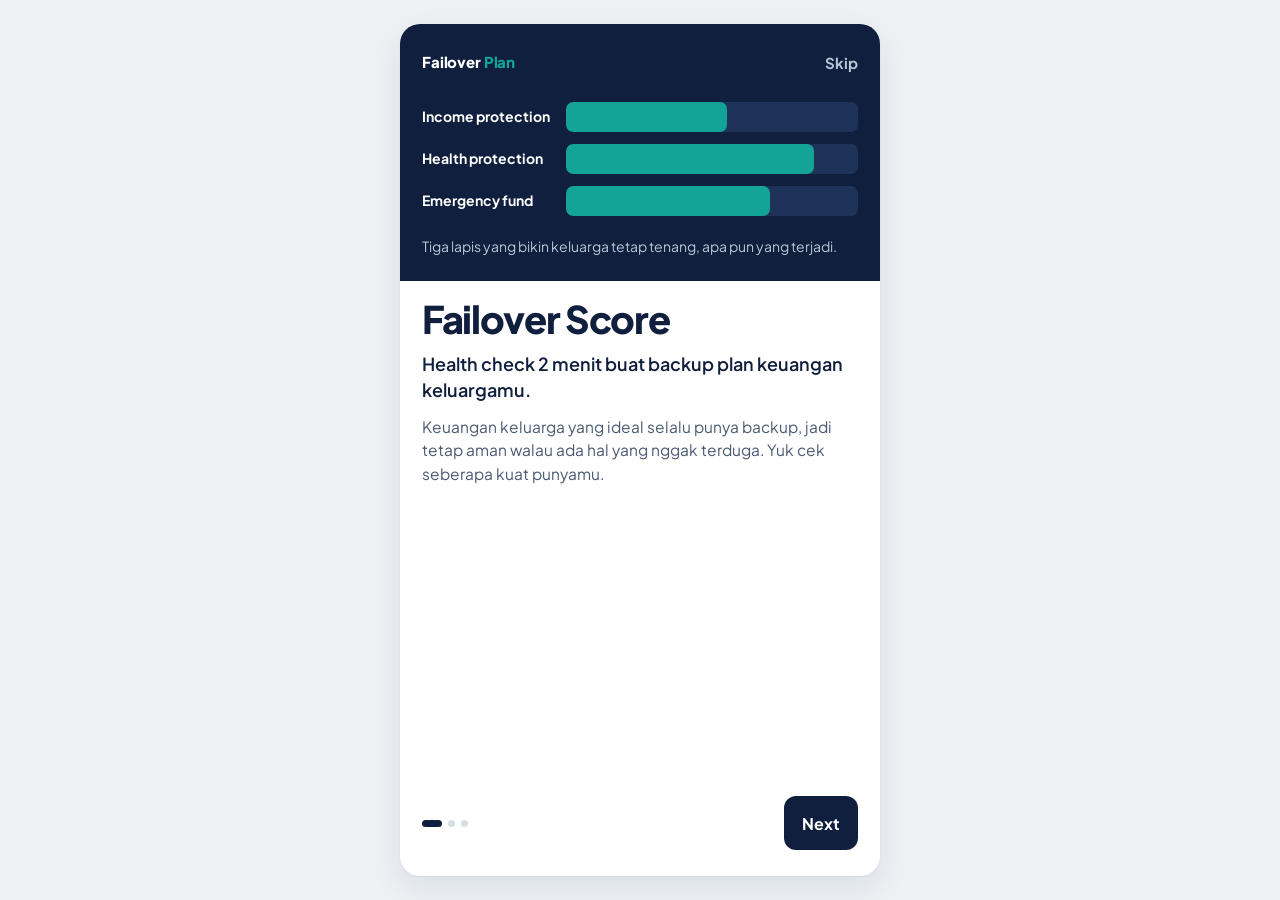
==== index.html @ 1b35a113 "Add Failover Score quiz and Lead Desk Quiz page (8 questions, three-layer result, story card, Report" ====
<!doctype html>
<html lang="id">
<head>
<meta charset="utf-8">
<meta name="viewport" content="width=device-width, initial-scale=1, viewport-fit=cover">
<title>Failover Score</title>
<meta name="description" content="Health check 2 menit buat backup plan keuangan keluargamu. Gratis, tanpa daftar.">
<meta property="og:title" content="Failover Score">
<meta property="og:description" content="Health check 2 menit buat backup plan keuangan keluargamu. Gratis, tanpa daftar.">
<meta property="og:type" content="website">
<meta name="theme-color" content="#0f1f3d">
<link rel="icon" href="favicon.svg" type="image/svg+xml">
<link rel="preconnect" href="https://fonts.googleapis.com">
<link rel="preconnect" href="https://fonts.gstatic.com" crossorigin>
<link rel="stylesheet" href="https://fonts.googleapis.com/css2?family=Plus+Jakarta+Sans:wght@400;500;600;700;800&display=swap">
<link rel="stylesheet" href="style.css">
</head>
<body>
<main id="app" class="app">
  <noscript><div class="pad"><h1 class="h1">Failover Score</h1><p class="p">Halaman ini butuh JavaScript. Aktifkan JavaScript di browser kamu, lalu buka lagi.</p></div></noscript>
</main>
<script src="config.js"></script>
<script src="score.js"></script>
<script src="app.js"></script>
</body>
</html>
---- style.css ----
/* Failover Score: tampilan halaman kuis.
   Satu tampilan terang (warna brand Failover Plan), satu font: Plus Jakarta Sans.
   Di HP tampil penuh, di laptop jadi kolom tengah selebar HP. */
:root{
  --ink:#0f1f3d; --ink-2:#4a5a72; --paper:#ffffff; --ground:#edf1f4; --tint:#f1f5f6; --rule:#dde4ea; --track:#e4ebee; --track-2:#d6e0e4;
  --teal:#14a397; --teal-deep:#0b7a72; --teal-pale:#dcf2ef; --on-teal:#06231f;
  --amber:#e39522; --amber-ink:#8a5a00; --amber-pale:#fcefd9;
  --navy-2:#1f3358; --navy-3:#2a4270; --on-navy:#ffffff; --on-navy-2:#b9c6d8; --mint:#5fd8cc; --sand:#f6c27a;
  --font:'Plus Jakarta Sans', system-ui, -apple-system, 'Segoe UI', Roboto, sans-serif;
  color-scheme:light;
}
*{box-sizing:border-box}
html{-webkit-text-size-adjust:100%}
body{margin:0; background:var(--ground); color:var(--ink); font-family:var(--font)}
.app{max-width:480px; min-height:100vh; min-height:100dvh; margin:0 auto; background:var(--paper); display:flex; flex-direction:column;
  font-size:15.5px; line-height:1.5; font-variant-numeric:tabular-nums;
  padding-top:env(safe-area-inset-top, 0px); padding-bottom:env(safe-area-inset-bottom, 0px)}
@media (min-width:560px){ body{padding:24px 16px} .app{min-height:calc(100dvh - 48px); border-radius:20px; overflow:hidden; box-shadow:0 1px 2px rgba(15,31,61,.06), 0 12px 32px rgba(15,31,61,.08)} }
.app button, .app a{font-family:inherit}
.app :focus-visible{outline:2.5px solid var(--teal); outline-offset:2px}
.app [tabindex="-1"]:focus{outline:none}

.scr{flex:1; display:flex; flex-direction:column}
.pad{padding:18px max(22px, env(safe-area-inset-right, 0px)) 26px max(22px, env(safe-area-inset-left, 0px)); display:flex; flex-direction:column; gap:22px; flex:1}
.bar{display:flex; justify-content:space-between; align-items:center; gap:8px; min-height:40px}
.wm{font-size:15px; font-weight:800; letter-spacing:-.01em}
.wm span{color:var(--teal)}
.small{font-size:13.5px; line-height:1.5; color:var(--ink-2)}
.tiny{font-size:12.5px; line-height:1.5; color:var(--ink-2)}
.h1{margin:0; font-weight:800; letter-spacing:-.025em; text-wrap:balance; font-size:26px; line-height:1.18}
.h1.xl{font-size:38px; line-height:1.05; letter-spacing:-.035em}
.h1.lg{font-size:30px; line-height:1.12}
.h2{margin:0; font-size:18px; line-height:1.3; font-weight:800; letter-spacing:-.01em}
.lead{margin:0; font-size:18px; line-height:1.45; font-weight:600}
.p{margin:0; color:var(--ink-2)}
.stack{display:flex; flex-direction:column; gap:8px}
.foot{margin-top:auto; display:flex; flex-direction:column; gap:10px}
.row{display:flex; justify-content:space-between; align-items:center; gap:10px}

.btn{display:flex; justify-content:center; align-items:center; gap:8px; min-height:54px; width:100%; border-radius:12px; border:0; background:var(--ink); color:var(--on-navy); font-size:16px; font-weight:700; cursor:pointer; padding:0 18px; text-decoration:none; text-align:center}
.btn.alt{background:var(--paper); color:var(--ink); border:1.5px solid var(--ink)}
.btn.auto{width:auto}
.btn.wa{background:#1fa855; color:#ffffff}
.btn[aria-disabled="true"]{opacity:.35; cursor:not-allowed}
.tbtn{background:none; border:0; font-size:15px; font-weight:700; color:var(--ink); padding:8px 0; cursor:pointer; display:inline-flex; align-items:center; gap:4px; text-decoration:none}
.tbtn.muted{color:var(--ink-2); font-weight:600}
.tbtn.teal{color:var(--teal-deep)}
.dots{display:flex; gap:6px; align-items:center}
.dots i{width:7px; height:7px; border-radius:99px; background:var(--track-2)}
.dots i.on{width:20px; background:var(--ink)}

/* tiga lapis */
.layers{display:flex; flex-direction:column; gap:12px}
.ly{display:grid; grid-template-columns:132px minmax(0, 1fr); gap:12px; align-items:center}
.ly-name{display:flex; flex-direction:column; gap:1px; min-width:0}
.ly-name b{font-size:14px; font-weight:700; line-height:1.25}
.ly-st{font-size:12.5px; font-weight:700}
.ly-st.good{color:var(--teal-deep)} .ly-st.mid{color:var(--ink-2)} .ly-st.low{color:var(--amber-ink)}
.ly-bar{height:30px; border-radius:7px; overflow:hidden; background:var(--track)}
.ly-bar i{display:block; height:100%; width:0; background:var(--teal); border-radius:7px; transition:width .8s cubic-bezier(.2,.7,.2,1)}
.on-navy .ly-name b{color:var(--on-navy)}
.on-navy .ly-st.good{color:var(--mint)} .on-navy .ly-st.mid{color:var(--on-navy-2)} .on-navy .ly-st.low{color:var(--sand)}
.on-navy .ly-bar{background:var(--navy-2)}
.navyband{background:var(--ink); color:var(--on-navy); padding:18px 22px 24px; display:flex; flex-direction:column; gap:20px}
.navyband .wm{color:var(--on-navy)}
.navyband .tbtn{color:var(--on-navy-2)}

/* pertanyaan */
.ticks{display:grid; grid-template-columns:repeat(8, minmax(0, 1fr)); gap:4px}
.ticks i{height:4px; border-radius:2px; background:var(--track)}
.ticks i.done{background:var(--ink)} .ticks i.now{background:var(--teal)}
.layer-tag{display:inline-flex; align-items:center; gap:8px; font-size:13.5px; font-weight:700; color:var(--teal-deep)}
.opts{border:1.5px solid var(--rule); border-radius:12px; overflow:hidden; display:flex; flex-direction:column}
.opt{display:flex; justify-content:space-between; align-items:center; gap:12px; width:100%; text-align:left; min-height:58px; padding:14px 16px; border:0; border-top:1px solid var(--rule); background:var(--paper); color:var(--ink); font-size:16px; font-weight:600; cursor:pointer}
.opt:first-child{border-top:0}
.opt .ck{width:22px; height:22px; border-radius:50%; border:1.5px solid var(--track-2); flex:none; display:flex; align-items:center; justify-content:center}
.opt[aria-checked="true"]{background:var(--ink); color:var(--on-navy)}
.opt[aria-checked="true"] .ck{background:var(--teal); border-color:var(--teal)}
.why{margin:0; font-size:14px; line-height:1.55; color:var(--ink-2)}
.why b{color:var(--ink)}

/* hasil */
.score-head{display:flex; align-items:flex-end; gap:14px; flex-wrap:wrap}
.score-num{font-size:64px; line-height:.9; font-weight:800; letter-spacing:-.05em}
.score-num small{font-size:20px; font-weight:700; letter-spacing:0; color:var(--ink-2)}
.status{display:inline-flex; align-items:center; gap:7px; font-size:14px; font-weight:700}
.status::before{content:""; width:9px; height:9px; border-radius:50%; background:var(--teal)}
.status.low::before{background:var(--amber)}
.fixes{list-style:none; margin:0; padding:0; display:flex; flex-direction:column}
.fixes li{display:grid; grid-template-columns:12px minmax(0, 1fr) auto; gap:12px; padding:14px 0; border-top:1px solid var(--rule); align-items:start}
.fixes li:last-child{border-bottom:1px solid var(--rule)}
.fixes li.plain{grid-template-columns:minmax(0, 1fr)}
.fixes .d{width:10px; height:10px; border-radius:50%; margin-top:6px; background:var(--track-2)}
.fixes .d.p{background:var(--amber)}
.fixes b{font-size:15.5px; display:block}
.fixes p{margin:2px 0 0; font-size:14px; color:var(--ink-2); line-height:1.5}
.fixes .when{font-size:12.5px; font-weight:700; color:var(--ink-2); margin-top:3px}
.fixes .when.p{color:var(--amber-ink)}
.safe{list-style:none; margin:0; padding:0; display:flex; flex-wrap:wrap; gap:6px 16px}
.safe li{display:flex; align-items:center; gap:6px; font-size:14.5px; font-weight:600}
.firststep{background:var(--teal-pale); margin:0 -22px; padding:18px 22px; display:flex; flex-direction:column; gap:4px}
.firststep b{font-size:13.5px; color:var(--teal-deep)}
.firststep p{margin:0; font-size:16.5px; line-height:1.45; font-weight:700}
.cta-band{background:var(--ink); color:var(--on-navy); margin:0 -22px -26px; padding:22px 22px 26px; display:flex; flex-direction:column; gap:10px}
.cta-band p{margin:0; color:var(--on-navy-2); font-size:14.5px}
.cta-band .btn{background:var(--teal); color:var(--on-teal)}

/* kartu story */
.story{background:var(--ink); color:var(--on-navy); border-radius:18px; padding:28px 22px 22px; display:flex; flex-direction:column; gap:18px; aspect-ratio:9/16; max-width:100%}
.story .big{font-size:110px; line-height:.85; font-weight:800; letter-spacing:-.06em}
.story .big small{font-size:24px; letter-spacing:0; color:var(--on-navy-2); font-weight:700}
.story .line{margin:0; font-size:18px; line-height:1.4; font-weight:700}
.story .ft{margin-top:auto; display:flex; justify-content:space-between; align-items:flex-end; border-top:1px solid var(--navy-3); padding-top:14px; gap:8px}

/* form */
.fsec{display:flex; flex-direction:column; gap:12px; padding-top:20px; border-top:1px solid var(--rule)}
.fq{font-size:16.5px; font-weight:800; letter-spacing:-.01em; margin:0; display:flex; gap:8px}
.fq .n{color:var(--teal-deep); min-width:16px}
.chips{display:flex; flex-wrap:wrap; gap:8px}
.chip{font-size:14.5px; font-weight:600; min-height:42px; padding:0 14px; border-radius:9px; border:1.5px solid var(--rule); background:var(--paper); color:var(--ink); cursor:pointer}
.chip[aria-pressed="true"], .chip[aria-checked="true"]{background:var(--ink); border-color:var(--ink); color:var(--on-navy)}
.grid2{display:grid; grid-template-columns:repeat(2, minmax(0, 1fr)); gap:8px}
.grid3{display:grid; grid-template-columns:repeat(3, minmax(0, 1fr)); gap:8px}
.grid2 .chip, .grid3 .chip{padding:0 8px}
.sub{background:var(--tint); border-radius:10px; padding:12px 14px; display:flex; flex-direction:column; gap:10px}
.sub .t{font-size:13.5px; font-weight:700; color:var(--ink-2)}
.stepper{display:inline-flex; align-items:center; border:1.5px solid var(--rule); border-radius:9px; background:var(--paper); overflow:hidden; flex:none}
.stepper button{width:40px; height:40px; border:0; background:var(--paper); color:var(--ink); font-size:19px; cursor:pointer}
.stepper span{min-width:34px; text-align:center; font-size:16px; font-weight:700}
.unit{display:inline-flex; border:1.5px solid var(--rule); border-radius:9px; background:var(--paper); padding:3px; gap:2px}
.unit button{min-height:34px; padding:0 12px; border:0; border-radius:6px; background:transparent; font-size:13.5px; font-weight:700; color:var(--ink-2); cursor:pointer}
.unit button[aria-checked="true"]{background:var(--ink); color:var(--on-navy)}
.field{display:flex; flex-direction:column; gap:5px; min-width:0}
.field label{font-size:13px; font-weight:600; color:var(--ink-2)}
.input{min-height:48px; width:100%; border:1.5px solid var(--rule); border-radius:9px; padding:0 12px; font:inherit; font-size:16px; color:var(--ink); background:var(--paper)}
.money{display:flex; align-items:center; min-height:48px; border:1.5px solid var(--rule); border-radius:9px; background:var(--paper); padding:0 12px; gap:6px}
.money:focus-within{outline:2.5px solid var(--teal); outline-offset:1px}
.money span{font-size:15px; color:var(--ink-2); font-weight:600}
.money input{flex:1; min-width:0; border:0; font:inherit; font-size:16px; font-weight:600; color:var(--ink); padding:10px 0; background:transparent; outline:none}
details.carried{background:var(--tint); border-radius:10px; padding:0 14px}
details.carried summary{cursor:pointer; list-style:none; display:flex; justify-content:space-between; align-items:center; gap:8px; min-height:52px; font-size:14.5px; font-weight:700}
details.carried summary::-webkit-details-marker{display:none}
details.carried summary .tbtn{padding:0; font-size:14px}
details.carried .kvs{display:flex; flex-direction:column; gap:6px; padding:0 0 14px; font-size:14px}
.kvs div{display:flex; justify-content:space-between; gap:10px}
.kvs span{color:var(--ink-2)}
.kvs b{text-align:right}
.consent{display:flex; gap:10px; align-items:flex-start; font-size:14px; line-height:1.5}
.consent input{width:20px; height:20px; margin:1px 0 0; flex:none; accent-color:var(--ink)}
.err{margin:0; padding:12px 14px; border-radius:10px; background:var(--amber-pale); color:var(--amber-ink); font-size:14px; font-weight:600}
.hp{position:absolute; left:-9999px; width:1px; height:1px; overflow:hidden}

/* terkirim */
.codebox{border:1.5px dashed var(--track-2); border-radius:12px; padding:14px; display:flex; flex-direction:column; align-items:center; gap:2px}
.codebox b{font-size:30px; font-weight:800; letter-spacing:.06em}
.facts{display:flex; flex-direction:column}
.facts div{display:grid; grid-template-columns:110px minmax(0, 1fr); gap:10px; padding:11px 0; border-top:1px solid var(--rule); font-size:14.5px}
.facts div:last-child{border-bottom:1px solid var(--rule)}
.facts span{color:var(--ink-2)}
.okmark{width:52px; height:52px; border-radius:50%; background:var(--teal-pale); display:flex; align-items:center; justify-content:center}
.note{display:flex; flex-direction:column; gap:3px}
.note b{font-size:15px}
.note p{margin:0; font-size:14px; color:var(--ink-2)}
.plan{list-style:none; margin:0; padding:0; display:flex; flex-direction:column}
.plan li{display:grid; grid-template-columns:26px minmax(0, 1fr); gap:10px; padding:13px 0; border-top:1px solid var(--rule)}
.plan li:last-child{border-bottom:1px solid var(--rule)}
.plan .n{font-size:17px; font-weight:800; color:var(--teal-deep); line-height:1.3}
.plan b{font-size:15.5px; display:block}
.plan p{margin:2px 0 0; font-size:14px; line-height:1.5; color:var(--ink-2)}
.avatar{width:40px; height:40px; border-radius:50%; background:var(--ink); color:var(--on-navy); display:flex; align-items:center; justify-content:center; font-size:13px; font-weight:800; flex:none}
.demo{background:var(--amber-pale); color:var(--amber-ink); font-size:12.5px; font-weight:700; text-align:center; padding:6px 12px}

@media (max-width:360px){ .ly{grid-template-columns:112px minmax(0, 1fr)} .h1.xl{font-size:34px} .story .big{font-size:90px} }
@media (prefers-reduced-motion: reduce){ .ly-bar i{transition:none} }
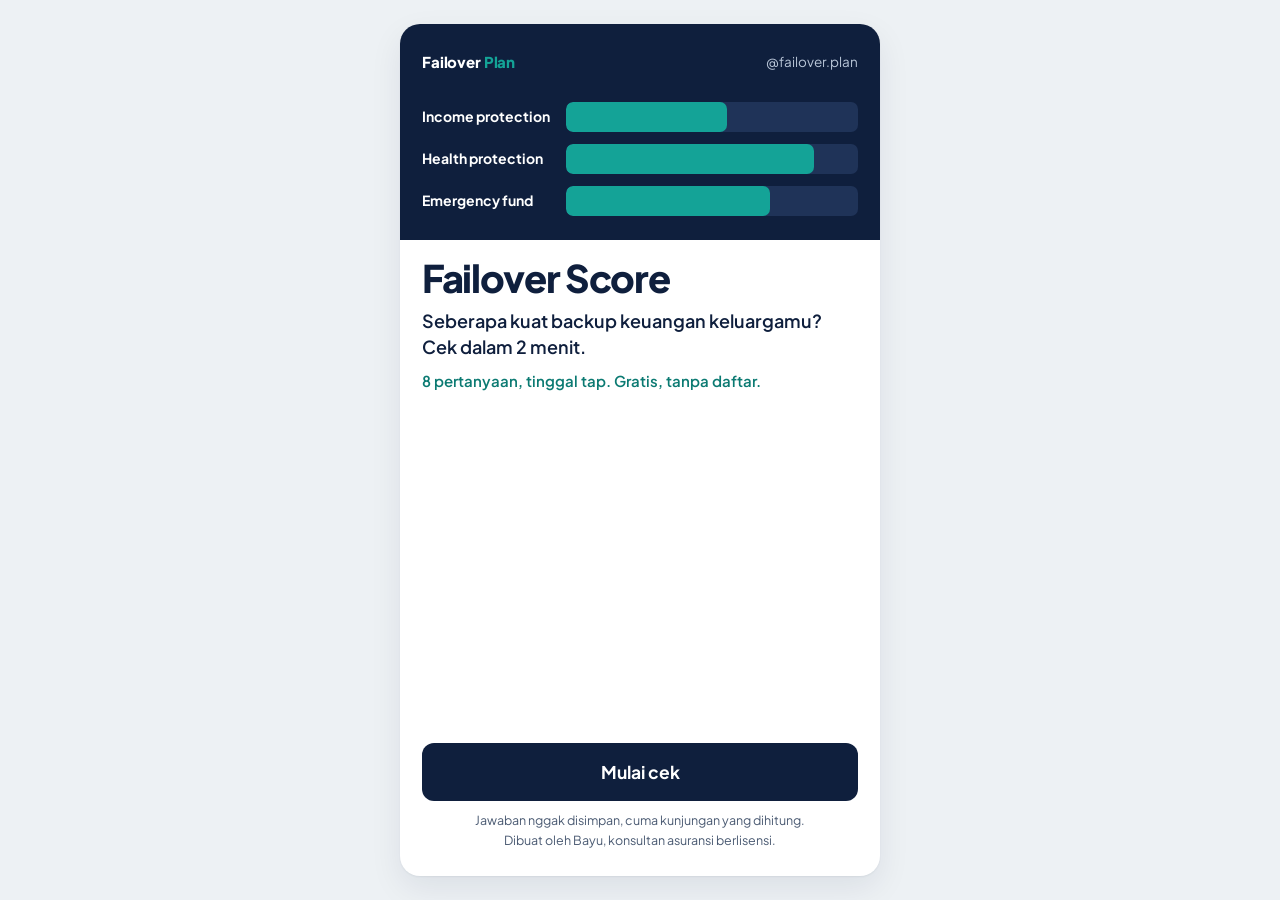
==== commit a263aabc: "Bump asset version for the one-screen intro Co-Authored-By: Claude Opus 5.5 <noreply@anthropic.com> " ====
--- a/index.html
+++ b/index.html
@@ -13,14 +13,14 @@
 <link rel="preconnect" href="https://fonts.googleapis.com">
 <link rel="preconnect" href="https://fonts.gstatic.com" crossorigin>
 <link rel="stylesheet" href="https://fonts.googleapis.com/css2?family=Plus+Jakarta+Sans:wght@400;500;600;700;800&display=swap">
-<link rel="stylesheet" href="style.css">
+<link rel="stylesheet" href="style.css?v=20261125a">
 </head>
 <body>
 <main id="app" class="app">
   <noscript><div class="pad"><h1 class="h1">Failover Score</h1><p class="p">Halaman ini butuh JavaScript. Aktifkan JavaScript di browser kamu, lalu buka lagi.</p></div></noscript>
 </main>
-<script src="config.js"></script>
-<script src="score.js"></script>
-<script src="app.js"></script>
+<script src="config.js?v=20261125a"></script>
+<script src="score.js?v=20261125a"></script>
+<script src="app.js?v=20261125a"></script>
 </body>
 </html>
--- a/style.css
+++ b/style.css
@@ -45,9 +45,6 @@
 .tbtn{background:none; border:0; font-size:15px; font-weight:700; color:var(--ink); padding:8px 0; cursor:pointer; display:inline-flex; align-items:center; gap:4px; text-decoration:none}
 .tbtn.muted{color:var(--ink-2); font-weight:600}
 .tbtn.teal{color:var(--teal-deep)}
-.dots{display:flex; gap:6px; align-items:center}
-.dots i{width:7px; height:7px; border-radius:99px; background:var(--track-2)}
-.dots i.on{width:20px; background:var(--ink)}
 
 /* tiga lapis */
 .layers{display:flex; flex-direction:column; gap:12px}
@@ -62,6 +59,10 @@
 .on-navy .ly-st.good{color:var(--mint)} .on-navy .ly-st.mid{color:var(--on-navy-2)} .on-navy .ly-st.low{color:var(--sand)}
 .on-navy .ly-bar{background:var(--navy-2)}
 .navyband{background:var(--ink); color:var(--on-navy); padding:18px 22px 24px; display:flex; flex-direction:column; gap:20px}
+.pad.intro{gap:18px}
+.quick{margin:0; font-size:15px; font-weight:600; color:var(--teal-deep)}
+.btn.go{min-height:58px; font-size:17.5px}
+.fine{margin:0; text-align:center; line-height:1.55; text-wrap:balance}
 .navyband .wm{color:var(--on-navy)}
 .navyband .tbtn{color:var(--on-navy-2)}
 
@@ -101,10 +102,26 @@
 .firststep{background:var(--teal-pale); margin:0 -22px; padding:18px 22px; display:flex; flex-direction:column; gap:4px}
 .firststep b{font-size:13.5px; color:var(--teal-deep)}
 .firststep p{margin:0; font-size:16.5px; line-height:1.45; font-weight:700}
-.cta-band{background:var(--ink); color:var(--on-navy); margin:0 -22px -26px; padding:22px 22px 26px; display:flex; flex-direction:column; gap:10px}
-.cta-band p{margin:0; color:var(--on-navy-2); font-size:14.5px}
-.cta-band .btn{background:var(--teal); color:var(--on-teal)}
 
+/* sheet Report yang nempel di bawah layar hasil */
+.pad.has-sheet{padding-bottom:calc(150px + env(safe-area-inset-bottom, 0px))}
+.share-link{align-self:center; font-size:14.5px; text-decoration:underline; text-underline-offset:3px}
+.sheet{position:fixed; left:50%; bottom:0; transform:translateX(-50%); width:min(480px, 100%); z-index:20; background:var(--ink); color:var(--on-navy);
+  border-radius:20px 20px 0 0; box-shadow:0 -10px 30px rgba(15,31,61,.25);
+  padding:10px max(20px, env(safe-area-inset-right, 0px)) calc(16px + env(safe-area-inset-bottom, 0px)) max(20px, env(safe-area-inset-left, 0px));
+  display:flex; flex-direction:column; gap:10px}
+.sheet .grab{width:38px; height:4px; border-radius:2px; background:var(--navy-3); align-self:center; margin-bottom:2px}
+.sheet h2{margin:0; font-size:19px; font-weight:800; letter-spacing:-.01em; transition:font-size .2s ease}
+.sheet .more{display:grid; grid-template-rows:1fr; opacity:1; transition:grid-template-rows .25s ease, opacity .2s ease}
+.sheet .more > p{overflow:hidden; min-height:0; margin:0; font-size:14.5px; line-height:1.45; color:var(--on-navy-2)}
+.sheet .more > p.note{font-size:12.5px}
+.sheet .btn{background:var(--teal); color:var(--on-teal); font-size:17px; min-height:54px; transition:min-height .2s ease}
+.sheet.mini{gap:8px}
+.sheet.mini h2{font-size:15.5px}
+.sheet.mini .more{grid-template-rows:0fr; opacity:0; margin:-5px 0}
+.sheet.mini .btn{min-height:46px; font-size:16px}
+@media (min-width:560px){ .sheet{bottom:24px; border-radius:20px; width:min(480px, calc(100% - 32px))} .pad.has-sheet{padding-bottom:180px} }
+@media (prefers-reduced-motion: reduce){ .sheet h2, .sheet .more, .sheet .btn{transition:none} }
 /* kartu story */
 .story{background:var(--ink); color:var(--on-navy); border-radius:18px; padding:28px 22px 22px; display:flex; flex-direction:column; gap:18px; aspect-ratio:9/16; max-width:100%}
 .story .big{font-size:110px; line-height:.85; font-weight:800; letter-spacing:-.06em}
